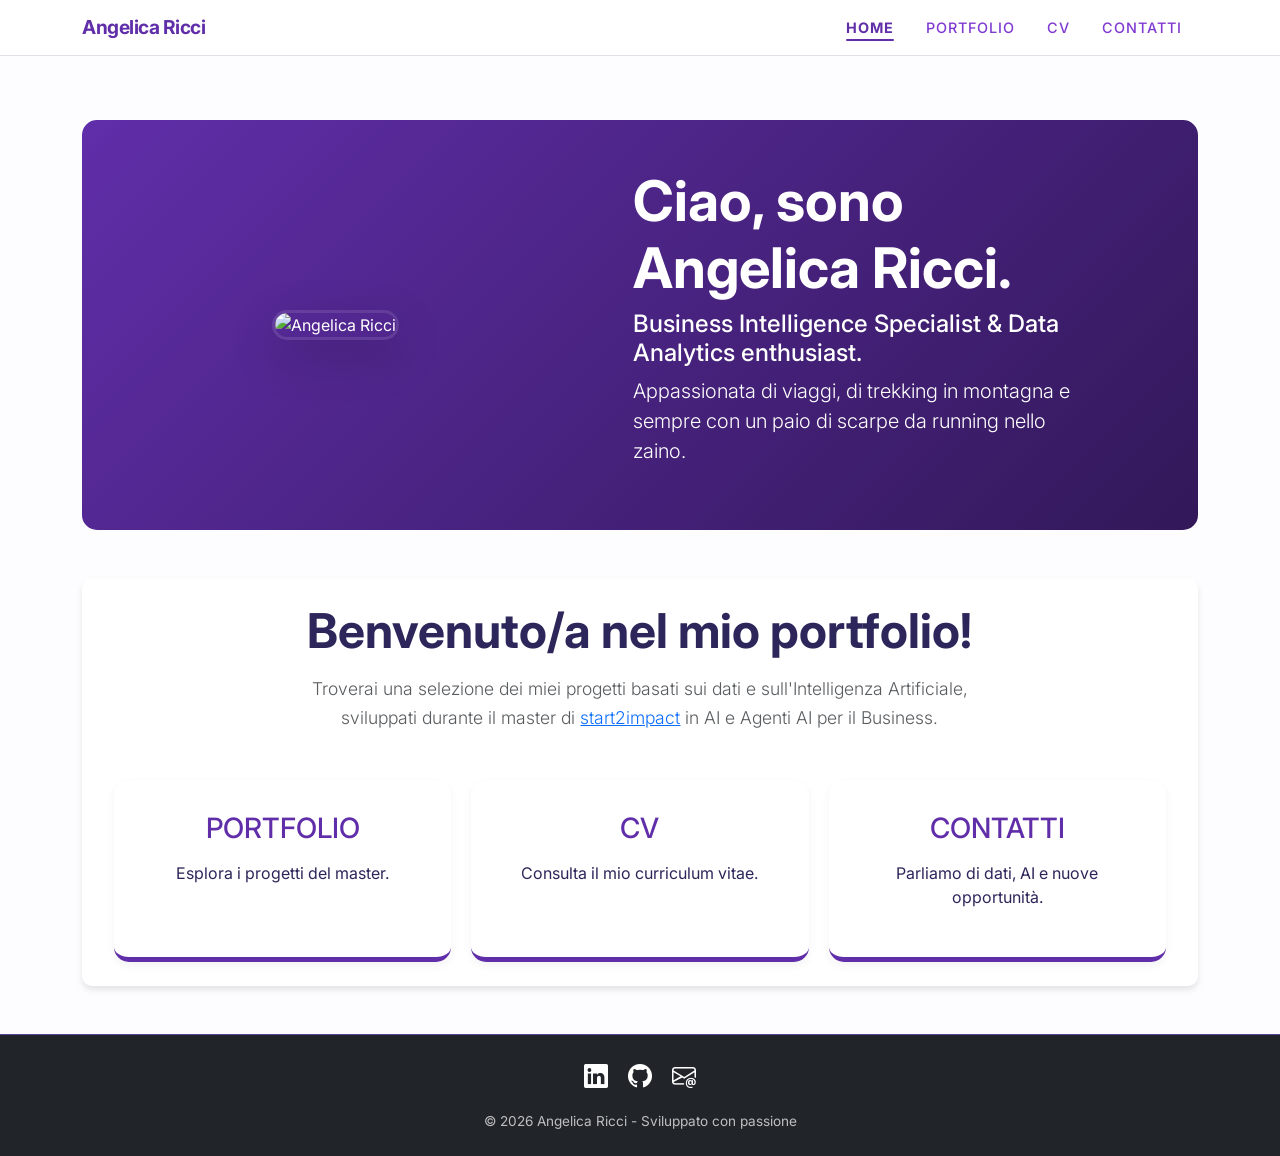
==== index.html @ 3009cb19 "first commit (all)" ====
<!DOCTYPE html>
<html lang="it">
<head>
    <meta charset="UTF-8">
    <meta name="viewport" content="width=device-width, initial-scale=1.0">

    <meta name="description" content="Angelica Ricci - Business Intelligence Specialist appassionata di dati e AI. Portfolio dei progetti del master in Agenti AI e curriculum vitae."> 
    <meta name="keywords" content="Angelica Ricci, Business Intelligence Specialist, Portfolio, Artificial Intelligence, Curriculum Vitae, Roma, Italia">
    <meta name="author" content="Angelica Ricci">
    <meta name="robots" content="index, follow">
    <meta name="language" content="Italian">

    <meta property="og:title" content="Angelica Ricci | Portfolio & Data Analytics">
    <meta property="og:description" content="Esplora i miei progetti e scopri il mio percorso professionale.">
    <meta property="og:url" content="URL_DEL_TUO_SITO_GITHUB_PAGES">
    <meta property="og:type" content="website">

    <title>Angelica Ricci | Home</title>

    <link rel="icon" type="image/png" href="assets/img/logo-angelica.png">

    <link href="https://cdn.jsdelivr.net/npm/bootstrap@5.3.0/dist/css/bootstrap.min.css" rel="stylesheet">
    <link href="https://cdn.jsdelivr.net/npm/bootstrap-icons@1.11.0/font/bootstrap-icons.css" rel="stylesheet">
    <link href="https://fonts.googleapis.com/css2?family=Inter:wght@300;500;700&display=swap" rel="stylesheet">
    <link rel="stylesheet" href="assets/css/main.css">
</head>
<body>

    <header class="sticky-top bg-white border-bottom">
        <nav class="navbar navbar-expand-lg navbar-light">
            <div class="container">
                <a class="navbar-brand" href="index.html">Angelica Ricci</a>
                
                <button class="navbar-toggler" type="button" data-bs-toggle="collapse" data-bs-target="#navbarNav">
                    <span class="navbar-toggler-icon"></span>
                </button>
                
                <div class="collapse navbar-collapse" id="navbarNav">
                    <ul class="navbar-nav ms-auto">
                        <li class="nav-item"><a class="nav-link active" href="index.html">Home</a></li>
                        <li class="nav-item"><a class="nav-link" href="portfolio.html">Portfolio</a></li>
                        <li class="nav-item"><a class="nav-link" href="cv.html">CV</a></li>
                        <li class="nav-item"><a class="nav-link" href="contatti.html">Contatti</a></li>
                    </ul>
                </div>
            </div>
        </nav>
    </header>

    <main class="container py-5">
        <section class="intro py-5">
            <div class="row align-items-center">
                <div class="col-md-5 text-center mb-4 mb-md-0">
                    <img src="assets/img/img-angelica.jpeg" alt="Angelica Ricci" class="img-fluid shadow-lg rounded-custom">
                </div>
                <div class="col-md-7 text-center text-md-start ps-md-5">
                    <h1 class="display-4 fw-bold">Ciao, sono Angelica Ricci.</h1>
                    <h4>Business Intelligence Specialist & Data Analytics enthusiast.</h4>
                    <p class="lead">Appassionata di viaggi, di trekking in montagna e sempre con un paio di scarpe da running nello zaino.</p>
                </div>
            </div>
        </section>

        <section id="welcome" class="py-4">
            <div class="row justify-content-center">
                <div class="col-lg-8 text-center mb-5">
                    <h1 class="display-5 fw-bold mb-3">Benvenuto/a nel mio portfolio!</h1>
                    <p class="lead text-muted">
                        Troverai una selezione dei miei progetti basati sui dati e sull'Intelligenza Artificiale, 
                        sviluppati durante il master di <a href="https://www.start2impact.it/" target="_blank">start2impact</a> in AI e Agenti AI per il Business.
                    </p>
                </div>
            </div>
    
            <div class="navigation-grid">
                <a href="portfolio.html" class="nav-card">
                    <h3>PORTFOLIO</h3>
                    <p>Esplora i progetti del master.</p>
                </a>
    
                <a href="cv.html" class="nav-card">
                    <h3>CV</h3>
                    <p>Consulta il mio curriculum vitae.</p>
                </a>
    
                <a href="contatti.html" class="nav-card">
                    <h3>CONTATTI</h3>
                    <p>Parliamo di dati, AI e nuove opportunità.</p>
                </a>
            </div>
        </section>
    </main>

    <footer class="bg-dark text-white py-4">
        <div class="container text-center">
            <div class="social-links mb-3">
                <a href="https://www.linkedin.com/in/angelica-ricci-a9808a1b0/" class="text-white mx-2" target="_blank">
                    <i class="bi bi-linkedin fs-4"></i>
                </a>
                <a href="https://github.com/aangelicaricci" class="text-white mx-2" target="_blank">
                    <i class="bi bi-github fs-4"></i>
                </a>
                <a href="mailto:angelicafrancescaricci@gmail.com" class="text-white mx-2">
                    <i class="bi bi-envelope-at fs-4"></i>
                </a>
            </div>
            <p class="mb-0">&copy; 2026 Angelica Ricci - Sviluppato con passione</p>
        </div>
    </footer>

    <script src="https://cdn.jsdelivr.net/npm/bootstrap@5.3.0/dist/js/bootstrap.bundle.min.js"></script>
</body>
</html>
---- assets/css/main.css ----
@charset "UTF-8";
body {
  font-family: "Inter", sans-serif;
  background-color: #fdfcff;
  color: #2d265a;
}

header {
  margin-bottom: 1rem;
  background: rgba(255, 255, 255, 0.95) !important;
  -webkit-backdrop-filter: blur(10px);
          backdrop-filter: blur(10px);
  border-bottom: 1px solid rgba(0, 0, 0, 0.05);
  box-shadow: none !important;
}
header .navbar-brand {
  font-weight: 700;
  font-size: 1.2rem;
  letter-spacing: -0.5px;
  color: #602ea9 !important;
}
@media (min-width: 992px) {
  header .navbar-brand {
    padding-left: 0;
  }
}
header .nav-link {
  font-weight: 500;
  font-size: 0.9rem;
  text-transform: uppercase;
  letter-spacing: 1px;
  color: #7f3bd1 !important;
  padding: 0.5rem 1rem !important;
  position: relative;
  transition: all 0.3s ease;
}
header .nav-link:hover {
  color: #602ea9 !important;
  transform: translateY(-2px);
}
header .nav-link.active {
  color: #602ea9 !important;
  font-weight: 700;
}
header .nav-link.active::after {
  content: "";
  position: absolute;
  bottom: 5px;
  left: 1rem;
  right: 1rem;
  height: 2px;
  background-color: #602ea9;
  border-radius: 2px;
  transition: all 0.3s ease;
}

.navbar {
  padding-left: 2rem !important;
  padding-right: 2rem !important;
}

.intro {
  background: linear-gradient(135deg, #602ea9, #321859);
  color: white;
  border-radius: 15px;
  padding: 3rem;
  margin-bottom: 3rem;
}
.intro .rounded-custom {
  width: 100%;
  height: 300px;
  -o-object-fit: cover;
     object-fit: cover;
  border-radius: 20px;
  box-shadow: 0 10px 25px rgba(0, 0, 0, 0.2);
  border: 3px solid rgba(255, 255, 255, 0.1);
}
.intro .ps-md-5 {
  padding-left: 3rem !important;
}
.intro .row {
  gap: 2rem;
}
.intro .col-md-7 {
  max-width: 500px;
}

footer {
  border-top: 1px solid #5144a2;
}
footer .social-links a {
  display: inline-block;
  text-decoration: none !important;
  transition: color 0.3s ease;
  border: none !important;
  outline: none !important;
}
footer .social-links a:hover {
  color: #ad6be4 !important;
}
footer p {
  font-size: 0.85rem;
  opacity: 0.7;
}

.progetti-container {
  display: grid;
  grid-template-columns: repeat(auto-fit, minmax(300px, 1fr));
  gap: 20px;
}

#welcome {
  padding: 2rem;
  background: white;
  border-radius: 10px;
  box-shadow: 0 4px 6px rgba(0, 0, 0, 0.1);
}
#welcome h2 {
  margin-bottom: 0.5rem;
}
#welcome .lead {
  margin-bottom: 0rem;
  font-size: 1.1rem;
  line-height: 1.6;
}

.navigation-grid {
  display: grid;
  grid-template-columns: repeat(auto-fit, minmax(250px, 1fr));
  gap: 20px;
  margin-top: 0;
}

.nav-card {
  background: white;
  padding: 2rem;
  border-radius: 15px;
  text-decoration: none;
  text-align: center;
  color: #2d265a;
  border-bottom: 5px solid #602ea9;
  transition: all 0.3s ease;
  box-shadow: 0 4px 10px rgba(0, 0, 0, 0.05);
}
.nav-card h3 {
  color: #602ea9;
  margin-bottom: 1rem;
}
.nav-card:hover {
  transform: translateY(-10px);
  box-shadow: 0 10px 20px rgba(0, 0, 0, 0.15);
  background-color: #ebe0f8;
  border-bottom-color: #ad6be4;
}

.form-control {
  border: 1px solid #e0e0e0;
  padding: 12px 16px;
  border-radius: 10px;
  transition: all 0.3s ease;
}
.form-control:focus {
  border-color: #602ea9;
  box-shadow: 0 0 0 3px rgba(96, 46, 169, 0.1);
}

.btn-primary {
  background-color: #602ea9;
  border: none;
  padding: 12px 20px;
  border-radius: 10px;
  font-weight: 600;
  transition: transform 0.2s;
}
.btn-primary:hover {
  transform: translateY(-2px);
  background-color: #492381;
}

/* Stili per il layout del CV */
.game-section {
  padding: 20px 0;
}

.section-title {
  text-align: center;
  margin-bottom: 40px;
  font-weight: 700;
}

.cv-container {
  max-width: 1000px;
  margin: 0 auto;
  padding: 0 20px;
}

/* Header del CV */
.cv-header {
  display: flex;
  justify-content: space-between;
  align-items: center;
  margin-bottom: 40px;
  border-bottom: 2px solid #333;
  padding-bottom: 30px;
}

.cv-name {
  font-weight: 700;
  margin: 0;
}

/* Griglia per le sezioni */
.cv-grid {
  display: grid;
  grid-template-columns: 1fr 1fr; /* Due colonne uguali */
  gap: 60px; /* Spazio tra sinistra e destra */
}

@media (max-width: 768px) {
  .cv-grid {
    grid-template-columns: 1fr; /* Una sola colonna su mobile */
  }
  .cv-header {
    flex-direction: column;
    text-align: center;
    gap: 20px;
  }
}
/* Stile dei singoli blocchi (Items) */
.cv-section-title {
  font-size: 1.2rem;
  margin-bottom: 25px;
  border-bottom: 2px solid #ddd;
  padding-bottom: 10px;
}

.cv-item {
  margin-bottom: 30px;
}

.cv-item-header {
  display: flex;
  justify-content: space-between;
  align-items: baseline;
}

.cv-company {
  font-weight: 600;
  color: #555;
}

.cv-description {
  padding-left: 20px;
  margin-top: 10px;
}

.cv-period {
  white-space: nowrap; /* Impedisce al testo di andare a capo */
  margin-left: 15px; /* Aggiunge un po' di spazio tra il titolo e la data */
  flex-shrink: 0; /* Impedisce alla data di rimpicciolirsi se il titolo è lungo */
  font-size: 0.9rem; /* Opzionale: leggermente più piccolo per equilibrio visivo */
}

.cv-item-header {
  display: flex;
  justify-content: space-between;
  align-items: flex-start; /* Allinea il testo in alto se il titolo occupa più righe */
}

/* Stile Bottone Download */
.download-btn {
  display: inline-flex;
  align-items: center;
  gap: 10px;
  padding: 10px 20px;
  background-color: #602ea9 !important;
  color: white;
  text-decoration: none;
  border-radius: 5px;
  font-weight: 500;
}

.download-btn:hover {
  background-color: #602ea9 !important;
  color: white;
}

.skills-container {
  display: flex;
  flex-direction: column;
  gap: 15px;
  margin-bottom: 30px;
}

.skill-category {
  display: flex;
  flex-direction: column;
}

.skill-label {
  font-weight: 700;
  font-size: 0.9rem;
  color: #333;
  text-transform: uppercase;
  letter-spacing: 0.5px;
}

.skill-category p {
  margin: 0;
  font-size: 0.95rem;
  color: #555;
}

.project-card {
  transition: transform 0.3s ease, box-shadow 0.3s ease;
  border-radius: 15px; /* Angoli arrotondati come da design */
  overflow: hidden;
}

.project-card:hover {
  transform: translateY(-10px);
  box-shadow: 0 10px 20px rgba(0, 0, 0, 0.1) !important;
}

.project-card img {
  height: 200px;
  -o-object-fit: cover;
     object-fit: cover;
}/*# sourceMappingURL=main.css.map */
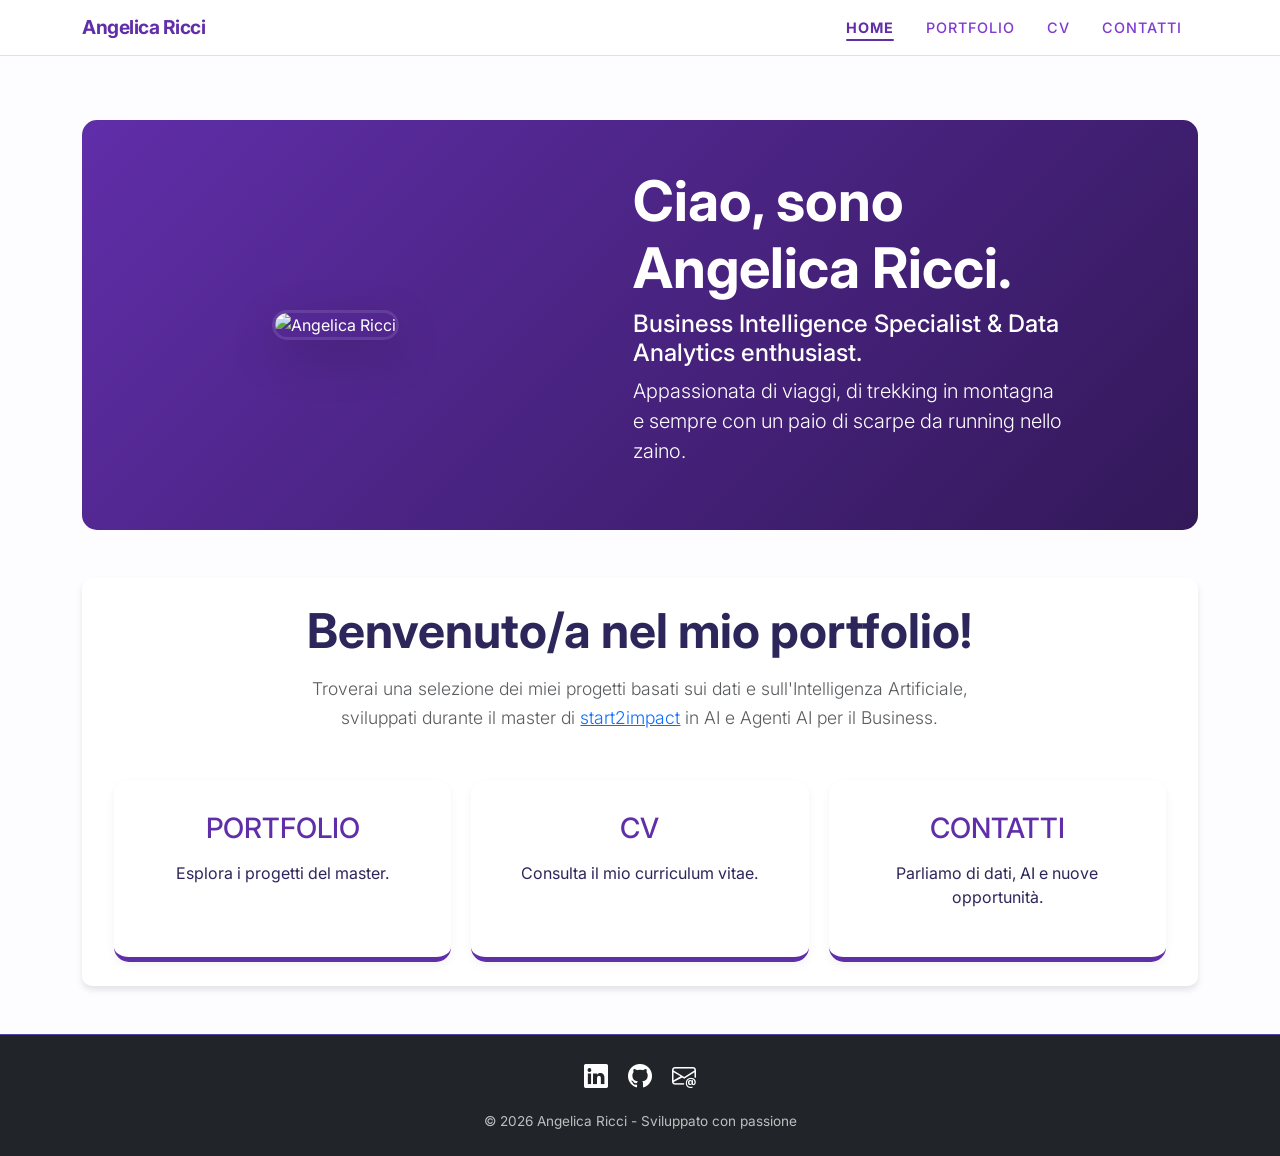
==== commit d1606f12: "fix center homepage" ====
--- a/index.html
+++ b/index.html
@@ -12,7 +12,7 @@
 
     <meta property="og:title" content="Angelica Ricci | Portfolio & Data Analytics">
     <meta property="og:description" content="Esplora i miei progetti e scopri il mio percorso professionale.">
-    <meta property="og:url" content="URL_DEL_TUO_SITO_GITHUB_PAGES">
+    <meta property="og:url" content="https://aangelicaricci.github.io/start2impact-HTML-e-CSS-Projects/index.html">
     <meta property="og:type" content="website">
 
     <title>Angelica Ricci | Home</title>
@@ -53,7 +53,7 @@
                 <div class="col-md-5 text-center mb-4 mb-md-0">
                     <img src="assets/img/img-angelica.jpeg" alt="Angelica Ricci" class="img-fluid shadow-lg rounded-custom">
                 </div>
-                <div class="col-md-7 text-center text-md-start ps-md-5">
+                <div class="col-md-7 text-center text-md-start ps-md-5 px-3">
                     <h1 class="display-4 fw-bold">Ciao, sono Angelica Ricci.</h1>
                     <h4>Business Intelligence Specialist & Data Analytics enthusiast.</h4>
                     <p class="lead">Appassionata di viaggi, di trekking in montagna e sempre con un paio di scarpe da running nello zaino.</p>
--- a/assets/css/main.css
+++ b/assets/css/main.css
@@ -8,8 +8,7 @@
 header {
   margin-bottom: 1rem;
   background: rgba(255, 255, 255, 0.95) !important;
-  -webkit-backdrop-filter: blur(10px);
-          backdrop-filter: blur(10px);
+  backdrop-filter: blur(10px);
   border-bottom: 1px solid rgba(0, 0, 0, 0.05);
   box-shadow: none !important;
 }
@@ -29,7 +28,7 @@
   font-size: 0.9rem;
   text-transform: uppercase;
   letter-spacing: 1px;
-  color: #7f3bd1 !important;
+  color: rgb(127.202247191, 59.2247191011, 208.7752808989) !important;
   padding: 0.5rem 1rem !important;
   position: relative;
   transition: all 0.3s ease;
@@ -60,7 +59,7 @@
 }
 
 .intro {
-  background: linear-gradient(135deg, #602ea9, #321859);
+  background: linear-gradient(135deg, #602ea9, rgb(50.4558139535, 24.176744186, 88.823255814));
   color: white;
   border-radius: 15px;
   padding: 3rem;
@@ -75,18 +74,26 @@
   box-shadow: 0 10px 25px rgba(0, 0, 0, 0.2);
   border: 3px solid rgba(255, 255, 255, 0.1);
 }
-.intro .ps-md-5 {
-  padding-left: 3rem !important;
-}
 .intro .row {
   gap: 2rem;
 }
 .intro .col-md-7 {
   max-width: 500px;
 }
+@media (max-width: 767px) {
+  .intro {
+    text-align: center;
+  }
+  .intro .ps-md-5 {
+    padding-left: 0 !important;
+  }
+  .intro .rounded-custom {
+    height: 250px;
+  }
+}
 
 footer {
-  border-top: 1px solid #5144a2;
+  border-top: 1px solid rgb(80.859375, 68.28125, 161.71875);
 }
 footer .social-links a {
   display: inline-block;
@@ -149,7 +156,7 @@
 .nav-card:hover {
   transform: translateY(-10px);
   box-shadow: 0 10px 20px rgba(0, 0, 0, 0.15);
-  background-color: #ebe0f8;
+  background-color: rgb(234.9325842697, 224.2584269663, 247.7415730337);
   border-bottom-color: #ad6be4;
 }
 
@@ -174,7 +181,7 @@
 }
 .btn-primary:hover {
   transform: translateY(-2px);
-  background-color: #492381;
+  background-color: rgb(73.2279069767, 35.088372093, 128.911627907);
 }
 
 /* Stili per il layout del CV */
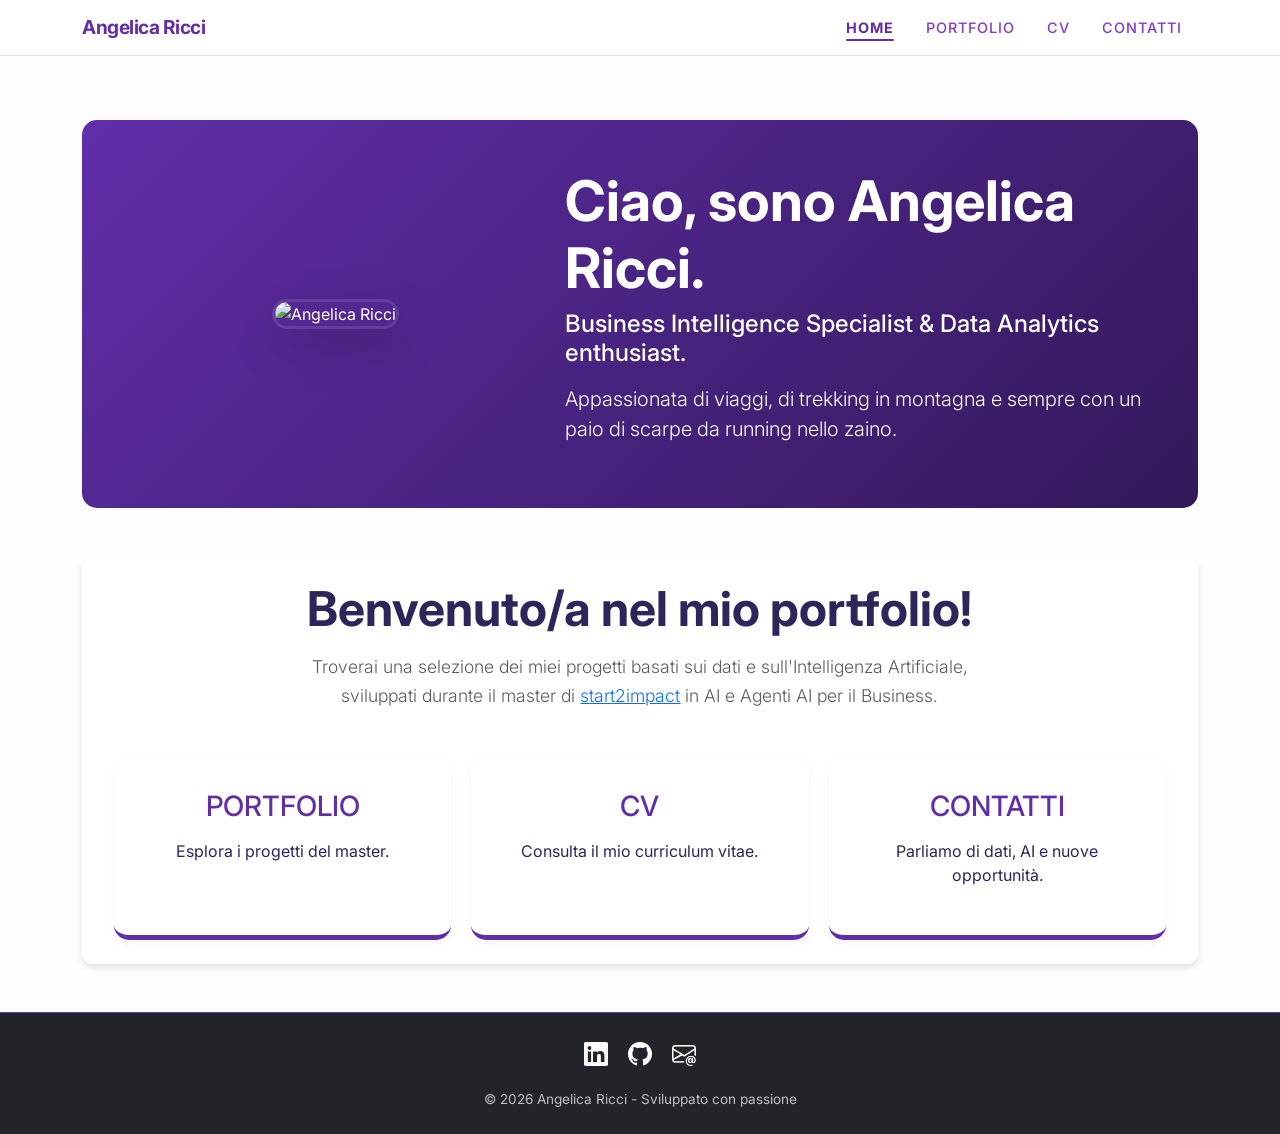
==== commit f352a1c6: "comments edit" ====
--- a/index.html
+++ b/index.html
@@ -50,13 +50,13 @@
     <main class="container py-5">
         <section class="intro py-5">
             <div class="row align-items-center">
-                <div class="col-md-5 text-center mb-4 mb-md-0">
+                <div class="col-md-5 mb-4 mb-md-0 text-center">
                     <img src="assets/img/img-angelica.jpeg" alt="Angelica Ricci" class="img-fluid shadow-lg rounded-custom">
                 </div>
-                <div class="col-md-7 text-center text-md-start ps-md-5 px-3">
+                <div class="col-md-7 text-center text-md-start">
                     <h1 class="display-4 fw-bold">Ciao, sono Angelica Ricci.</h1>
                     <h4>Business Intelligence Specialist & Data Analytics enthusiast.</h4>
-                    <p class="lead">Appassionata di viaggi, di trekking in montagna e sempre con un paio di scarpe da running nello zaino.</p>
+                    <p class="lead mt-3">Appassionata di viaggi, di trekking in montagna e sempre con un paio di scarpe da running nello zaino.</p>
                 </div>
             </div>
         </section>
--- a/assets/css/main.css
+++ b/assets/css/main.css
@@ -1,4 +1,3 @@
-@charset "UTF-8";
 body {
   font-family: "Inter", sans-serif;
   background-color: #fdfcff;
@@ -67,28 +66,23 @@
 }
 .intro .rounded-custom {
   width: 100%;
-  height: 300px;
+  max-width: 400px;
+  height: auto;
+  aspect-ratio: 1/1;
   -o-object-fit: cover;
      object-fit: cover;
   border-radius: 20px;
   box-shadow: 0 10px 25px rgba(0, 0, 0, 0.2);
   border: 3px solid rgba(255, 255, 255, 0.1);
-}
-.intro .row {
-  gap: 2rem;
+  margin: 0 auto;
 }
 .intro .col-md-7 {
-  max-width: 500px;
+  max-width: none;
 }
 @media (max-width: 767px) {
   .intro {
+    padding: 2rem 1.5rem;
     text-align: center;
-  }
-  .intro .ps-md-5 {
-    padding-left: 0 !important;
-  }
-  .intro .rounded-custom {
-    height: 250px;
   }
 }
 
@@ -184,7 +178,6 @@
   background-color: rgb(73.2279069767, 35.088372093, 128.911627907);
 }
 
-/* Stili per il layout del CV */
 .game-section {
   padding: 20px 0;
 }
@@ -201,7 +194,6 @@
   padding: 0 20px;
 }
 
-/* Header del CV */
 .cv-header {
   display: flex;
   justify-content: space-between;
@@ -216,16 +208,15 @@
   margin: 0;
 }
 
-/* Griglia per le sezioni */
 .cv-grid {
   display: grid;
-  grid-template-columns: 1fr 1fr; /* Due colonne uguali */
-  gap: 60px; /* Spazio tra sinistra e destra */
+  grid-template-columns: 1fr 1fr;
+  gap: 60px;
 }
 
 @media (max-width: 768px) {
   .cv-grid {
-    grid-template-columns: 1fr; /* Una sola colonna su mobile */
+    grid-template-columns: 1fr;
   }
   .cv-header {
     flex-direction: column;
@@ -233,7 +224,6 @@
     gap: 20px;
   }
 }
-/* Stile dei singoli blocchi (Items) */
 .cv-section-title {
   font-size: 1.2rem;
   margin-bottom: 25px;
@@ -262,19 +252,18 @@
 }
 
 .cv-period {
-  white-space: nowrap; /* Impedisce al testo di andare a capo */
-  margin-left: 15px; /* Aggiunge un po' di spazio tra il titolo e la data */
-  flex-shrink: 0; /* Impedisce alla data di rimpicciolirsi se il titolo è lungo */
-  font-size: 0.9rem; /* Opzionale: leggermente più piccolo per equilibrio visivo */
+  white-space: nowrap;
+  margin-left: 15px;
+  flex-shrink: 0;
+  font-size: 0.9rem;
 }
 
 .cv-item-header {
   display: flex;
   justify-content: space-between;
-  align-items: flex-start; /* Allinea il testo in alto se il titolo occupa più righe */
-}
-
-/* Stile Bottone Download */
+  align-items: flex-start;
+}
+
 .download-btn {
   display: inline-flex;
   align-items: center;
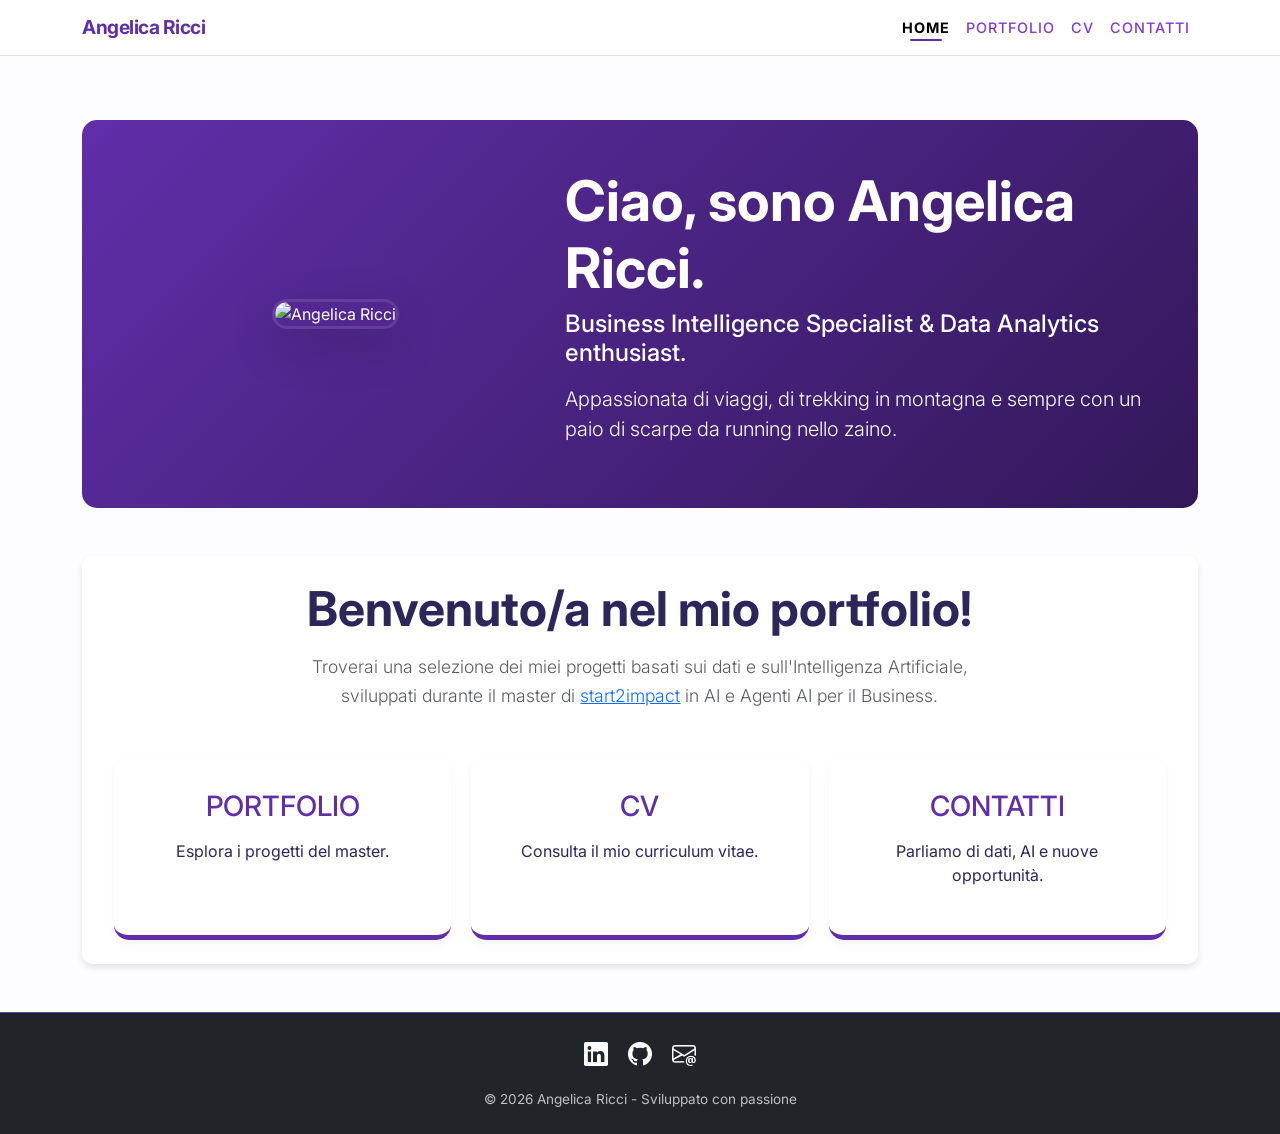
==== commit 91823a6e: "fix post correction" ====
--- a/index.html
+++ b/index.html
@@ -12,7 +12,7 @@
 
     <meta property="og:title" content="Angelica Ricci | Portfolio & Data Analytics">
     <meta property="og:description" content="Esplora i miei progetti e scopri il mio percorso professionale.">
-    <meta property="og:url" content="https://aangelicaricci.github.io/start2impact-HTML-e-CSS-Projects/index.html">
+    <meta property="og:url" content="https://aangelicaricci.github.io/angelicaricci.github.io/index.html">
     <meta property="og:type" content="website">
 
     <title>Angelica Ricci | Home</title>
@@ -64,7 +64,7 @@
         <section id="welcome" class="py-4">
             <div class="row justify-content-center">
                 <div class="col-lg-8 text-center mb-5">
-                    <h1 class="display-5 fw-bold mb-3">Benvenuto/a nel mio portfolio!</h1>
+                    <h2 class="display-5 fw-bold mb-3">Benvenuto/a nel mio portfolio!</h2>
                     <p class="lead text-muted">
                         Troverai una selezione dei miei progetti basati sui dati e sull'Intelligenza Artificiale, 
                         sviluppati durante il master di <a href="https://www.start2impact.it/" target="_blank">start2impact</a> in AI e Agenti AI per il Business.
--- a/assets/css/main.css
+++ b/assets/css/main.css
@@ -6,16 +6,16 @@
 
 header {
   margin-bottom: 1rem;
-  background: rgba(255, 255, 255, 0.95) !important;
+  background: rgba(255, 255, 255, 0.95);
   backdrop-filter: blur(10px);
   border-bottom: 1px solid rgba(0, 0, 0, 0.05);
-  box-shadow: none !important;
+  box-shadow: none;
 }
 header .navbar-brand {
   font-weight: 700;
   font-size: 1.2rem;
   letter-spacing: -0.5px;
-  color: #602ea9 !important;
+  color: #602ea9;
 }
 @media (min-width: 992px) {
   header .navbar-brand {
@@ -27,17 +27,17 @@
   font-size: 0.9rem;
   text-transform: uppercase;
   letter-spacing: 1px;
-  color: rgb(127.202247191, 59.2247191011, 208.7752808989) !important;
-  padding: 0.5rem 1rem !important;
+  color: rgb(127.202247191, 59.2247191011, 208.7752808989);
+  padding: 0.5rem 1rem;
   position: relative;
   transition: all 0.3s ease;
 }
 header .nav-link:hover {
-  color: #602ea9 !important;
+  color: #602ea9;
   transform: translateY(-2px);
 }
 header .nav-link.active {
-  color: #602ea9 !important;
+  color: #602ea9;
   font-weight: 700;
 }
 header .nav-link.active::after {
@@ -53,8 +53,8 @@
 }
 
 .navbar {
-  padding-left: 2rem !important;
-  padding-right: 2rem !important;
+  padding-left: 2rem;
+  padding-right: 2rem;
 }
 
 .intro {
@@ -91,13 +91,13 @@
 }
 footer .social-links a {
   display: inline-block;
-  text-decoration: none !important;
+  text-decoration: none;
   transition: color 0.3s ease;
-  border: none !important;
-  outline: none !important;
+  border: none;
+  outline: none;
 }
 footer .social-links a:hover {
-  color: #ad6be4 !important;
+  color: #ad6be4;
 }
 footer p {
   font-size: 0.85rem;
@@ -269,7 +269,7 @@
   align-items: center;
   gap: 10px;
   padding: 10px 20px;
-  background-color: #602ea9 !important;
+  background-color: #602ea9;
   color: white;
   text-decoration: none;
   border-radius: 5px;
@@ -277,7 +277,7 @@
 }
 
 .download-btn:hover {
-  background-color: #602ea9 !important;
+  background-color: #602ea9;
   color: white;
 }
 
@@ -315,7 +315,7 @@
 
 .project-card:hover {
   transform: translateY(-10px);
-  box-shadow: 0 10px 20px rgba(0, 0, 0, 0.1) !important;
+  box-shadow: 0 10px 20px rgba(0, 0, 0, 0.1);
 }
 
 .project-card img {
